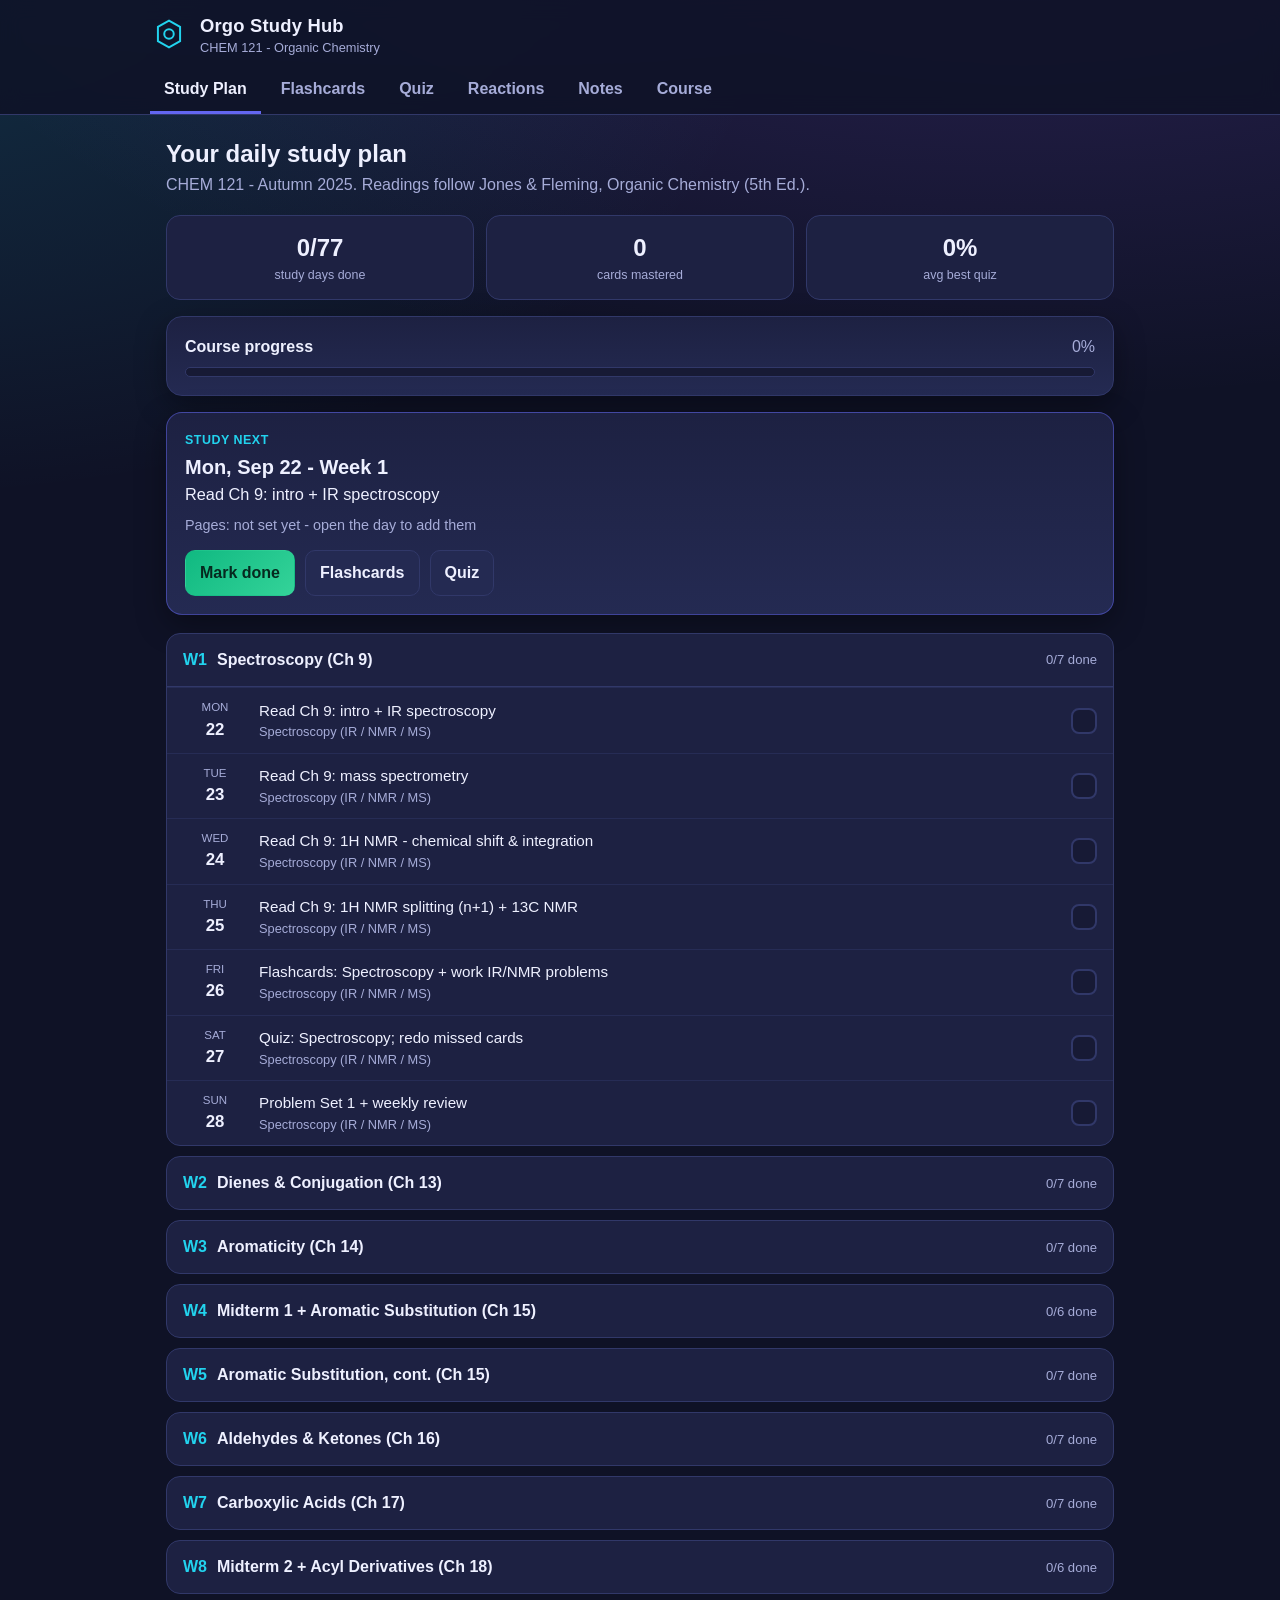
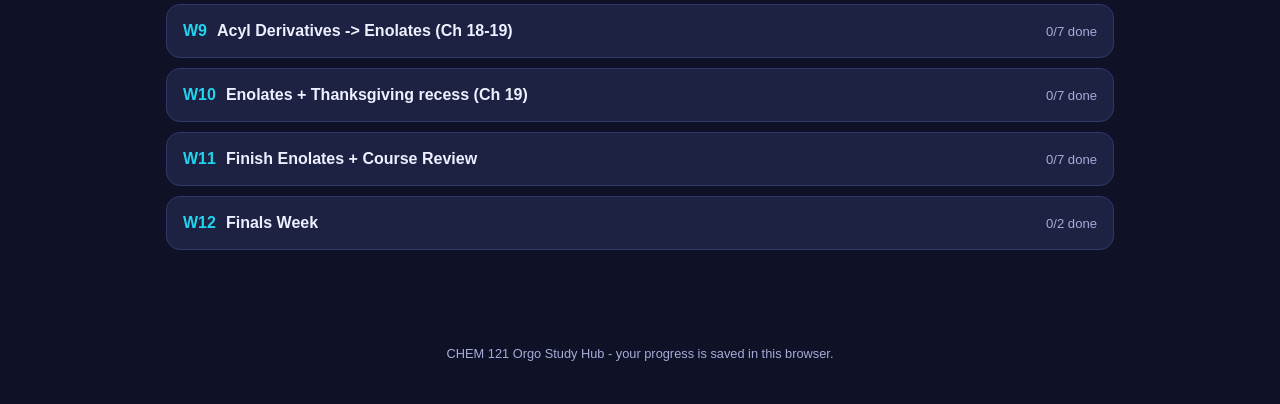
==== orgochem-study-app/index.html @ 7cd403ca "Add CHEM 121 Orgo Study Hub web app A no-install, browser-based study app for Stanford CHEM 121 (Org" ====
<!DOCTYPE html>
<html lang="en">
<head>
  <meta charset="UTF-8" />
  <meta name="viewport" content="width=device-width, initial-scale=1.0" />
  <title>CHEM 121 - Orgo Study Hub</title>
  <link rel="stylesheet" href="css/styles.css" />
</head>
<body>
  <header class="topbar">
    <div class="brand">
      <svg class="logo" viewBox="0 0 48 48" aria-hidden="true">
        <polygon points="24,7 38,15 38,33 24,41 10,33 10,15" fill="none" stroke="currentColor" stroke-width="2.5" />
        <circle cx="24" cy="24" r="6" fill="none" stroke="currentColor" stroke-width="2.5" />
      </svg>
      <div class="brand-text">
        <div class="brand-title">Orgo Study Hub</div>
        <div class="brand-sub">CHEM 121 - Organic Chemistry</div>
      </div>
    </div>
    <nav class="tabs" id="tabs">
      <button class="tab active" data-view="plan">Study Plan</button>
      <button class="tab" data-view="flashcards">Flashcards</button>
      <button class="tab" data-view="quiz">Quiz</button>
      <button class="tab" data-view="reactions">Reactions</button>
      <button class="tab" data-view="notes">Notes</button>
      <button class="tab" data-view="course">Course</button>
    </nav>
  </header>

  <main id="app" class="container"></main>

  <footer class="footer">
    <span>CHEM 121 Orgo Study Hub - your progress is saved in this browser.</span>
  </footer>

  <script src="js/data.js"></script>
  <script src="js/app.js"></script>
</body>
</html>
---- orgochem-study-app/css/styles.css ----
:root {
  --bg: #0f1226;
  --bg-soft: #171a35;
  --card: #1d2142;
  --card-2: #242a52;
  --line: #313869;
  --text: #eef0ff;
  --muted: #a6acd8;
  --primary: #6366f1;
  --primary-2: #8b5cf6;
  --accent: #22d3ee;
  --good: #34d399;
  --warn: #fbbf24;
  --bad: #fb7185;
  --radius: 16px;
  --shadow: 0 10px 30px rgba(0, 0, 0, 0.35);
}

* { box-sizing: border-box; }

html, body {
  margin: 0;
  padding: 0;
  background:
    radial-gradient(1200px 600px at 80% -10%, rgba(139, 92, 246, 0.25), transparent),
    radial-gradient(900px 500px at -10% 0%, rgba(34, 211, 238, 0.15), transparent),
    var(--bg);
  color: var(--text);
  font-family: -apple-system, BlinkMacSystemFont, "Segoe UI", Roboto, Helvetica, Arial, sans-serif;
  line-height: 1.5;
  min-height: 100vh;
}

.container { max-width: 980px; margin: 0 auto; padding: 20px 16px 60px; }

/* Top bar */
.topbar {
  position: sticky;
  top: 0;
  z-index: 20;
  backdrop-filter: blur(10px);
  background: rgba(15, 18, 38, 0.85);
  border-bottom: 1px solid var(--line);
  padding: 12px 16px 0;
}
.brand { display: flex; align-items: center; gap: 12px; max-width: 980px; margin: 0 auto; }
.logo { width: 38px; height: 38px; color: var(--accent); flex: none; }
.brand-title { font-weight: 800; font-size: 1.15rem; letter-spacing: 0.2px; }
.brand-sub { color: var(--muted); font-size: 0.8rem; margin-top: -2px; }

.tabs {
  display: flex;
  gap: 6px;
  max-width: 980px;
  margin: 10px auto 0;
  overflow-x: auto;
  scrollbar-width: none;
}
.tabs::-webkit-scrollbar { display: none; }
.tab {
  appearance: none;
  border: none;
  background: transparent;
  color: var(--muted);
  font: inherit;
  font-weight: 600;
  padding: 10px 14px;
  border-radius: 10px 10px 0 0;
  cursor: pointer;
  white-space: nowrap;
  border-bottom: 3px solid transparent;
}
.tab:hover { color: var(--text); }
.tab.active { color: var(--text); border-bottom-color: var(--primary); }

/* Generic */
h1, h2, h3 { line-height: 1.25; }
.view-head { margin: 4px 0 18px; }
.view-head h1 { font-size: 1.5rem; margin: 0 0 4px; }
.view-head p { color: var(--muted); margin: 0; }

.card {
  background: linear-gradient(180deg, var(--card), var(--card-2));
  border: 1px solid var(--line);
  border-radius: var(--radius);
  box-shadow: var(--shadow);
  padding: 18px;
}
.grid { display: grid; gap: 14px; }
.grid.cols-2 { grid-template-columns: repeat(2, 1fr); }
.grid.cols-3 { grid-template-columns: repeat(3, 1fr); }

.btn {
  appearance: none;
  border: 1px solid var(--line);
  background: var(--card-2);
  color: var(--text);
  font: inherit;
  font-weight: 600;
  padding: 10px 14px;
  border-radius: 10px;
  cursor: pointer;
  transition: transform 0.05s ease, background 0.15s ease;
}
.btn:hover { background: #2c3360; }
.btn:active { transform: translateY(1px); }
.btn.primary { background: linear-gradient(135deg, var(--primary), var(--primary-2)); border-color: transparent; }
.btn.good { background: linear-gradient(135deg, #10b981, #34d399); border-color: transparent; color: #06291f; }
.btn.ghost { background: transparent; }
.btn.small { padding: 6px 10px; font-size: 0.85rem; }
.btn:disabled { opacity: 0.5; cursor: default; }
.row { display: flex; gap: 10px; flex-wrap: wrap; align-items: center; }
.spacer { flex: 1; }

select, input[type="text"], input[type="search"] {
  appearance: none;
  background: var(--bg-soft);
  color: var(--text);
  border: 1px solid var(--line);
  border-radius: 10px;
  padding: 9px 12px;
  font: inherit;
}
label.field { display: flex; flex-direction: column; gap: 6px; font-size: 0.85rem; color: var(--muted); }

.badge {
  display: inline-block;
  font-size: 0.72rem;
  font-weight: 700;
  padding: 3px 8px;
  border-radius: 999px;
  background: rgba(99, 102, 241, 0.18);
  color: #c7caff;
  border: 1px solid rgba(99, 102, 241, 0.4);
}
.badge.good { background: rgba(52, 211, 153, 0.16); color: #9af0d2; border-color: rgba(52, 211, 153, 0.4); }
.badge.exam { background: rgba(251, 113, 133, 0.16); color: #ffc2cd; border-color: rgba(251, 113, 133, 0.45); }
.badge.today { background: rgba(34, 211, 238, 0.18); color: #b6f3fb; border-color: rgba(34, 211, 238, 0.45); }

.muted { color: var(--muted); }
.pill-tag { font-size: 0.72rem; color: var(--muted); border: 1px solid var(--line); border-radius: 999px; padding: 2px 8px; }

/* Progress bar */
.progress { height: 10px; background: var(--bg-soft); border-radius: 999px; overflow: hidden; border: 1px solid var(--line); }
.progress > span { display: block; height: 100%; background: linear-gradient(90deg, var(--primary), var(--accent)); width: 0; transition: width 0.4s ease; }

/* Stats */
.stats { display: grid; grid-template-columns: repeat(3, 1fr); gap: 12px; margin-bottom: 16px; }
.stat { background: var(--card); border: 1px solid var(--line); border-radius: 14px; padding: 14px; text-align: center; }
.stat .num { font-size: 1.5rem; font-weight: 800; }
.stat .lbl { color: var(--muted); font-size: 0.78rem; }

/* ---- Study plan ---- */
.next-card { border: 1px solid rgba(99,102,241,0.5); }
.next-card .eyebrow { color: var(--accent); font-weight: 700; font-size: 0.78rem; letter-spacing: 0.5px; text-transform: uppercase; }
.next-card h2 { margin: 6px 0 2px; font-size: 1.25rem; }
.reading { font-size: 1.02rem; }
.pages-line { margin-top: 8px; color: var(--muted); font-size: 0.9rem; }

details.week { background: var(--card); border: 1px solid var(--line); border-radius: 14px; margin-bottom: 10px; overflow: hidden; }
details.week > summary { list-style: none; cursor: pointer; padding: 14px 16px; display: flex; align-items: center; gap: 10px; }
details.week > summary::-webkit-details-marker { display: none; }
details.week > summary .wk-no { font-weight: 800; color: var(--accent); }
details.week > summary .wk-title { font-weight: 700; }
details.week > summary .wk-meta { margin-left: auto; color: var(--muted); font-size: 0.82rem; }
details.week[open] > summary { border-bottom: 1px solid var(--line); }

.day {
  display: grid;
  grid-template-columns: 64px 1fr auto;
  gap: 12px;
  align-items: center;
  padding: 11px 16px;
  border-top: 1px solid rgba(49,56,105,0.5);
  cursor: pointer;
}
.day:first-child { border-top: none; }
.day:hover { background: rgba(255,255,255,0.02); }
.day .date { text-align: center; }
.day .date .dow { font-size: 0.72rem; color: var(--muted); text-transform: uppercase; }
.day .date .dnum { font-weight: 800; font-size: 1.05rem; }
.day .task { font-size: 0.95rem; }
.day .task .sub { color: var(--muted); font-size: 0.8rem; }
.day.done .task { text-decoration: line-through; color: var(--muted); }
.day.exam { background: rgba(251, 113, 133, 0.07); }
.day.off { opacity: 0.55; cursor: default; }
.check {
  width: 26px; height: 26px; border-radius: 8px; border: 2px solid var(--line);
  display: flex; align-items: center; justify-content: center; flex: none; background: var(--bg-soft);
}
.day.done .check { background: var(--good); border-color: var(--good); color: #06291f; font-weight: 900; }

/* Day detail */
.day-detail { padding: 0 16px 16px 92px; border-top: 1px dashed var(--line); }
.day-detail .read-big { font-size: 1.02rem; margin: 12px 0 6px; }
.day-detail .pages-edit { display: flex; gap: 8px; align-items: center; margin: 8px 0; flex-wrap: wrap; }
.day-detail .pages-edit input { min-width: 180px; }

/* ---- Flashcards ---- */
.fc-stage { perspective: 1200px; margin: 16px 0; }
.flashcard {
  position: relative;
  width: 100%;
  min-height: 230px;
  transform-style: preserve-3d;
  transition: transform 0.5s;
  cursor: pointer;
}
.flashcard.flipped { transform: rotateY(180deg); }
.face {
  position: absolute;
  inset: 0;
  backface-visibility: hidden;
  border-radius: var(--radius);
  border: 1px solid var(--line);
  padding: 26px;
  display: flex;
  flex-direction: column;
  justify-content: center;
  text-align: center;
}
.face .tag { position: absolute; top: 14px; left: 16px; }
.face .hint { position: absolute; bottom: 12px; left: 0; right: 0; color: var(--muted); font-size: 0.78rem; }
.face.front { background: linear-gradient(160deg, var(--card), var(--card-2)); font-size: 1.2rem; font-weight: 600; }
.face.back { background: linear-gradient(160deg, #20264f, #2b2360); transform: rotateY(180deg); font-size: 1.02rem; }

/* ---- Quiz ---- */
.quiz-options { display: grid; gap: 10px; margin: 14px 0; }
.opt {
  text-align: left;
  padding: 13px 14px;
  border-radius: 12px;
  border: 1px solid var(--line);
  background: var(--bg-soft);
  cursor: pointer;
  font: inherit;
  color: var(--text);
}
.opt:hover { background: #222850; }
.opt.correct { border-color: var(--good); background: rgba(52,211,153,0.16); }
.opt.wrong { border-color: var(--bad); background: rgba(251,113,133,0.16); }
.opt:disabled { cursor: default; }
.explain { margin-top: 12px; padding: 12px 14px; border-radius: 12px; background: rgba(34,211,238,0.08); border: 1px solid rgba(34,211,238,0.3); font-size: 0.92rem; }

/* ---- Reactions ---- */
.rxn { border: 1px solid var(--line); border-radius: 14px; padding: 14px; background: var(--card); }
.rxn h3 { margin: 0 0 8px; font-size: 1.02rem; }
.rxn .flow { display: flex; align-items: center; gap: 10px; flex-wrap: wrap; font-weight: 600; margin: 6px 0; }
.rxn .chip { background: var(--bg-soft); border: 1px solid var(--line); border-radius: 10px; padding: 6px 10px; font-size: 0.9rem; }
.rxn .arrow { color: var(--accent); font-weight: 800; }
.rxn .reagents { color: var(--accent); font-size: 0.82rem; text-align: center; }
.rxn .notes { color: var(--muted); font-size: 0.86rem; margin-top: 8px; }

/* ---- Notes ---- */
.note-section { margin-top: 14px; }
.note-section h3 { margin: 0 0 6px; color: var(--accent); font-size: 1rem; }
.note-section ul { margin: 0; padding-left: 18px; }
.note-section li { margin: 4px 0; }

/* ---- Course ---- */
.kv { display: grid; grid-template-columns: 130px 1fr; gap: 8px 14px; }
.kv dt { color: var(--muted); }
.kv dd { margin: 0; }
.exam-row { display: flex; align-items: center; gap: 10px; padding: 10px 0; border-top: 1px solid var(--line); }
.exam-row:first-of-type { border-top: none; }
.grade-bar { height: 8px; border-radius: 999px; background: linear-gradient(90deg, var(--primary), var(--accent)); }

.footer { text-align: center; color: var(--muted); font-size: 0.8rem; padding: 24px 16px 40px; }

.empty { text-align: center; color: var(--muted); padding: 30px; }

@media (max-width: 720px) {
  .grid.cols-3, .grid.cols-2 { grid-template-columns: 1fr; }
  .stats { grid-template-columns: repeat(3, 1fr); }
  .day { grid-template-columns: 54px 1fr auto; }
  .day-detail { padding-left: 16px; }
  .kv { grid-template-columns: 1fr; gap: 2px; }
  .kv dt { margin-top: 8px; }
}
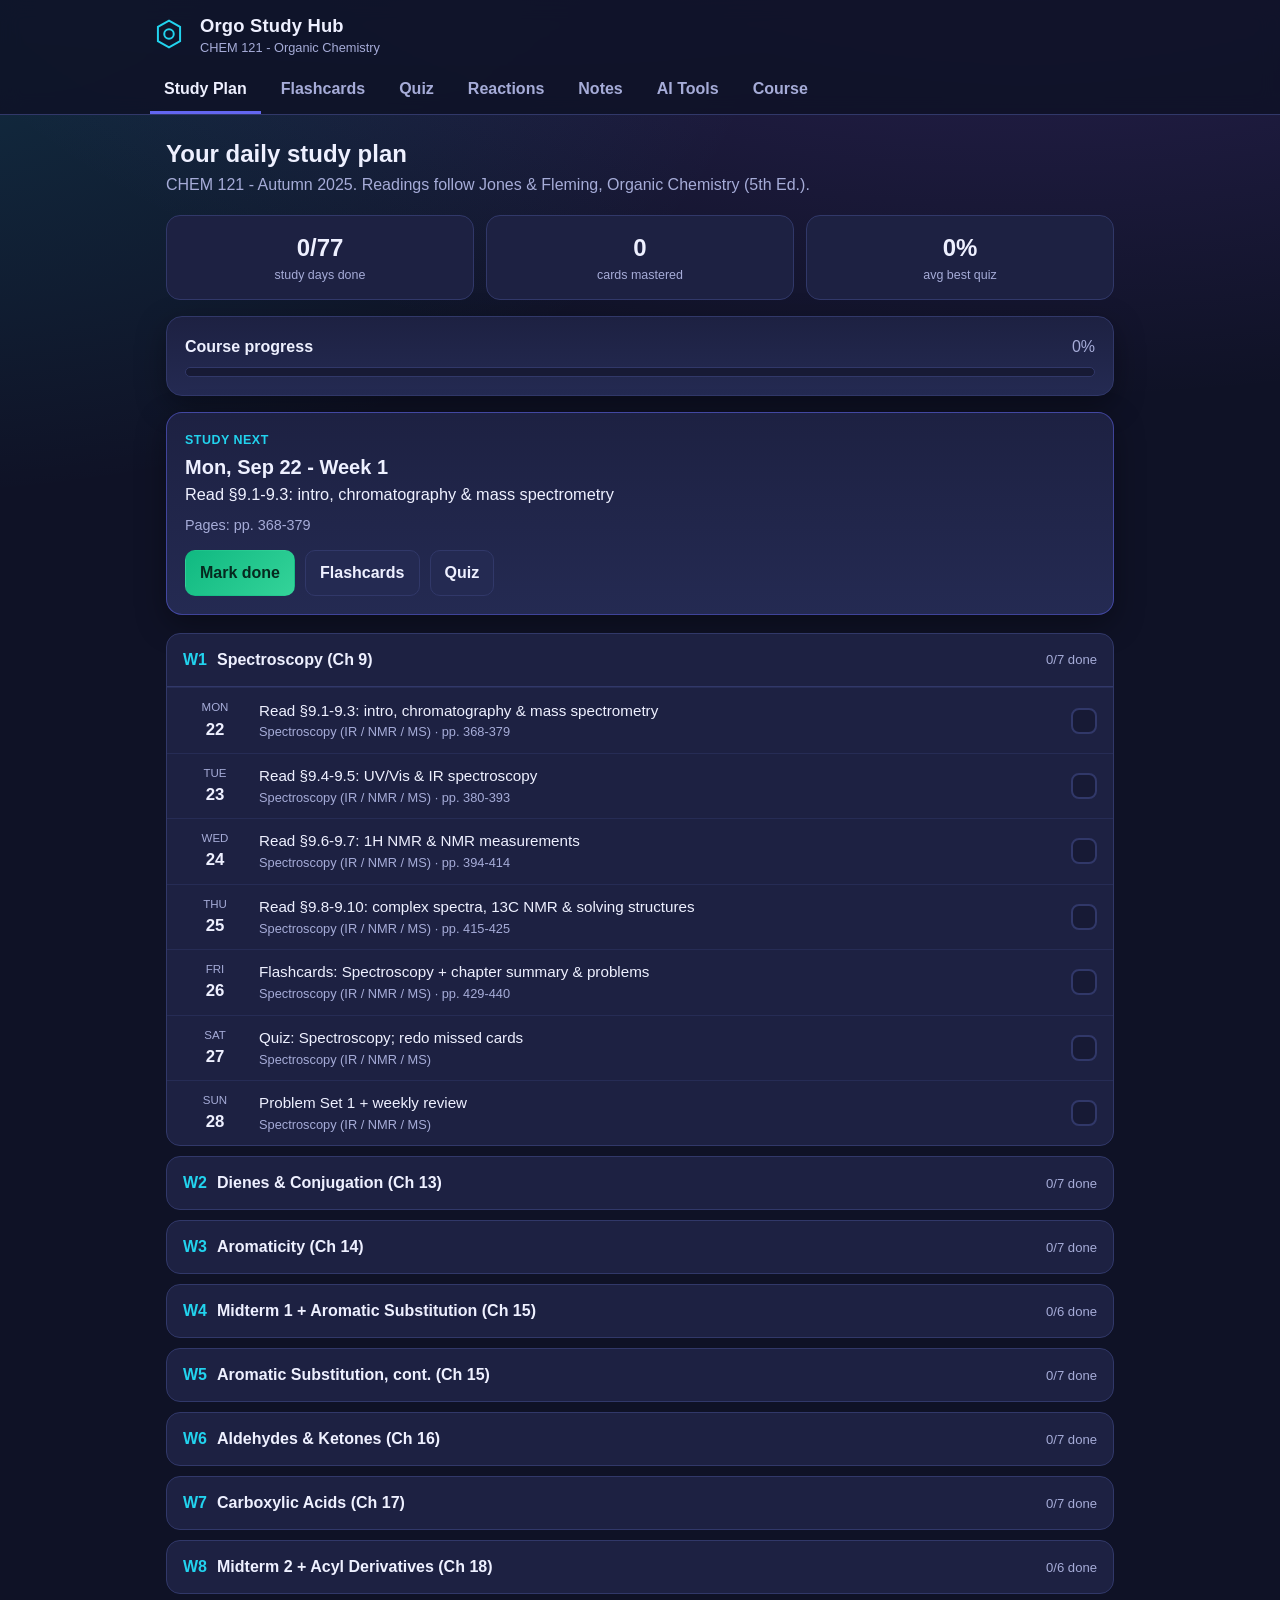
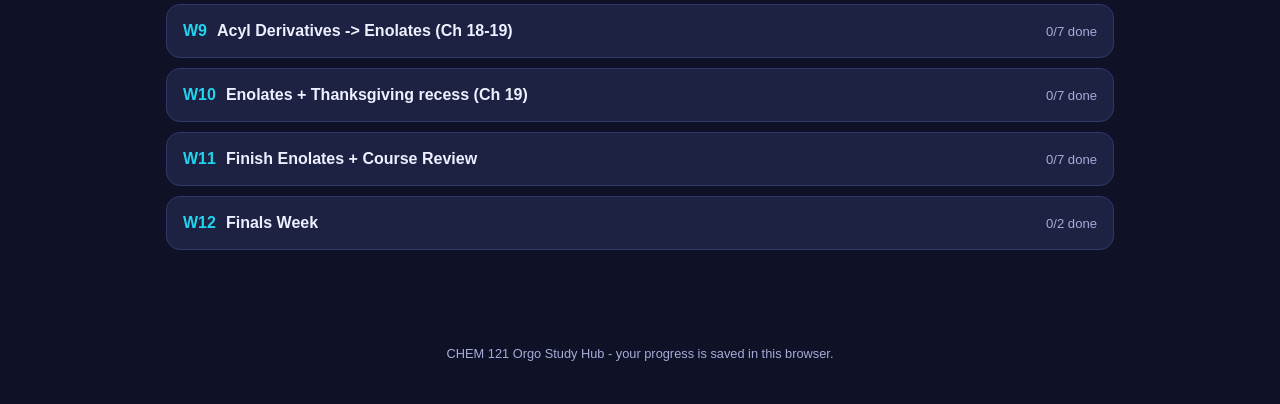
==== commit d3549b1c: "Add AI tools, spaced repetition, and audio review - AI Tools tab: paste text or upload a PDF and gen" ====
--- a/orgochem-study-app/index.html
+++ b/orgochem-study-app/index.html
@@ -24,6 +24,7 @@
       <button class="tab" data-view="quiz">Quiz</button>
       <button class="tab" data-view="reactions">Reactions</button>
       <button class="tab" data-view="notes">Notes</button>
+      <button class="tab" data-view="ai">AI Tools</button>
       <button class="tab" data-view="course">Course</button>
     </nav>
   </header>
@@ -35,6 +36,7 @@
   </footer>
 
   <script src="js/data.js"></script>
+  <script src="js/ai.js"></script>
   <script src="js/app.js"></script>
 </body>
 </html>
--- a/orgochem-study-app/css/styles.css
+++ b/orgochem-study-app/css/styles.css
@@ -112,7 +112,7 @@
 .row { display: flex; gap: 10px; flex-wrap: wrap; align-items: center; }
 .spacer { flex: 1; }
 
-select, input[type="text"], input[type="search"] {
+select, input[type="text"], input[type="search"], input[type="file"], textarea {
   appearance: none;
   background: var(--bg-soft);
   color: var(--text);
@@ -120,7 +120,10 @@
   border-radius: 10px;
   padding: 9px 12px;
   font: inherit;
-}
+  width: 100%;
+}
+textarea { line-height: 1.45; }
+input[type="file"] { padding: 8px; }
 label.field { display: flex; flex-direction: column; gap: 6px; font-size: 0.85rem; color: var(--muted); }
 
 .badge {
